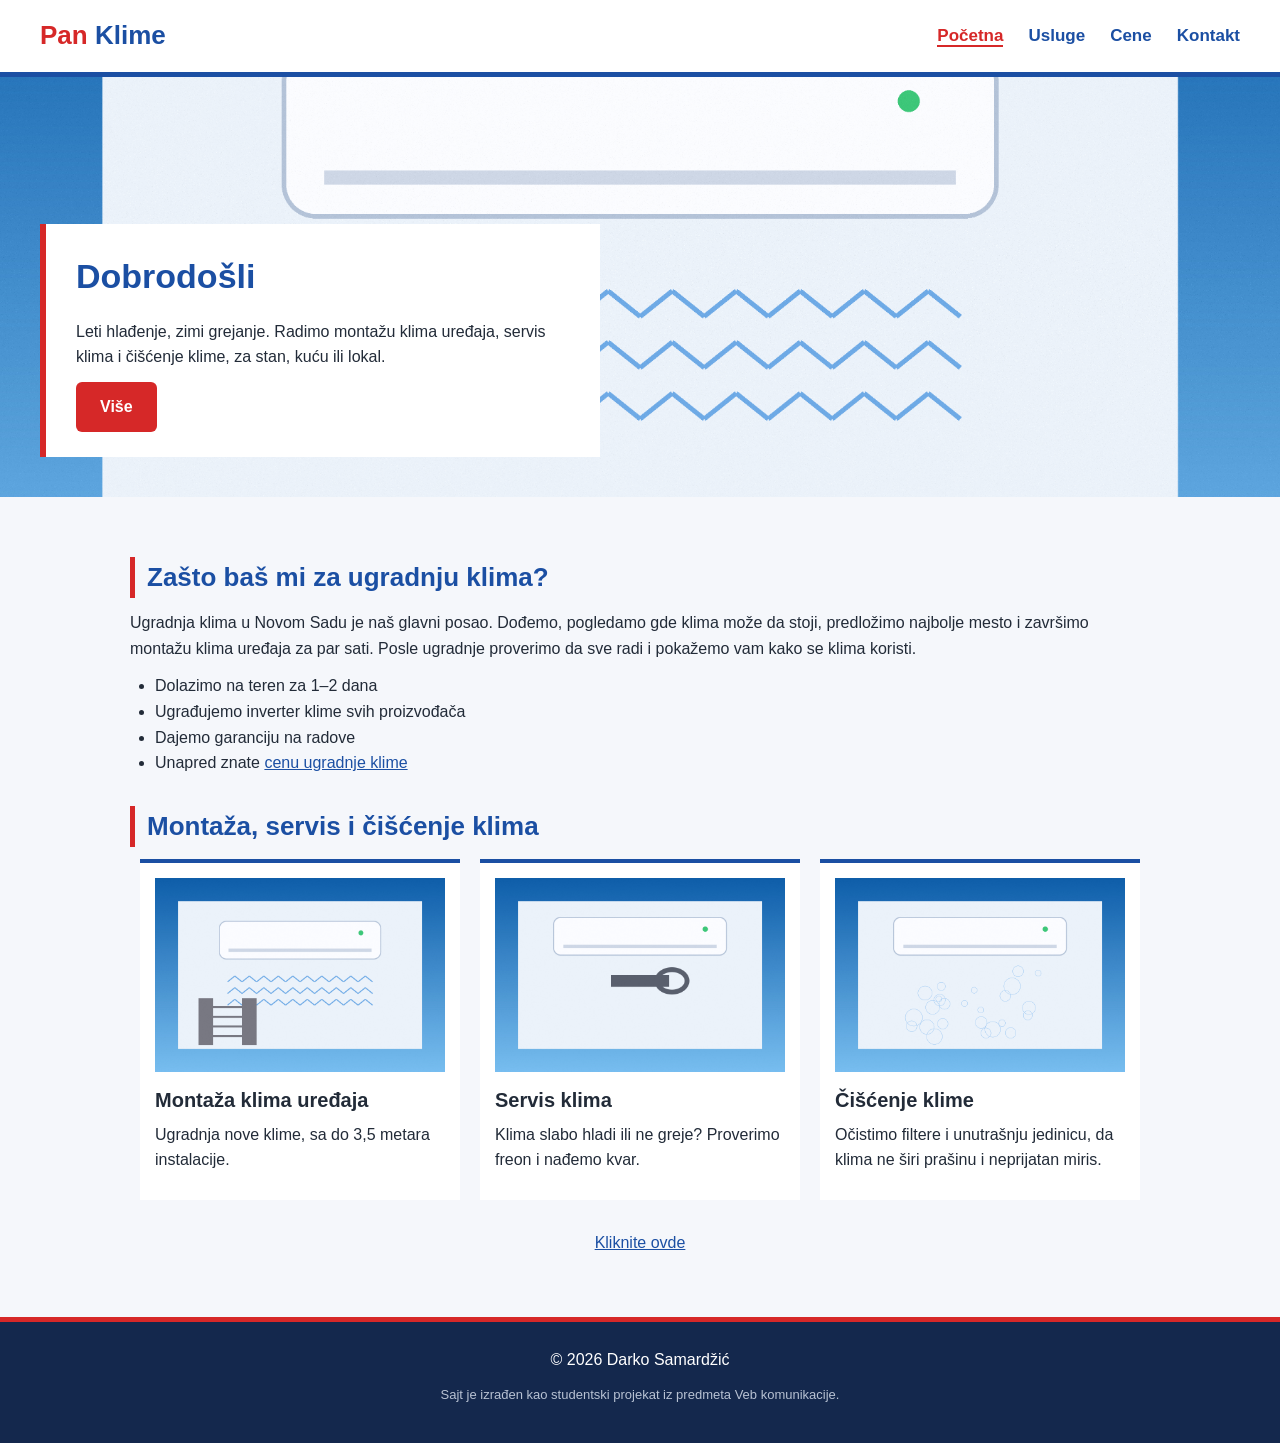
==== index.html @ f58b39df "Add files via upload" ====
<!DOCTYPE html>
<html>
<head>
  <meta charset="UTF-8">
  <title>Početna</title>
  <meta name="author" content="Darko Samardžić">
  <link rel="stylesheet" href="css/style.css">
</head>
<body>
  <header>
    <a class="logo" href="index.html"><span class="crveno">Pan</span> <span class="plavo">Klime</span></a>
  <nav>
    <ul>
      <li><a href="index.html" class="aktivno">Početna</a></li>
      <li><a href="usluge.html">Usluge</a></li>
      <li><a href="cene.html">Cene</a></li>
      <li><a href="kontakt.html">Kontakt</a></li>
    </ul>
  </nav>
  </header>

  <main>

<section class="hero">
  <img src="slike/hero.jpg" width="1200" height="800">
  <div class="hero-tekst">
    <h1>Dobrodošli</h1>
    <p>Leti hlađenje, zimi grejanje. Radimo montažu klima uređaja, servis klima i čišćenje klime, za stan, kuću ili lokal.</p>
    <a class="dugme" href="kontakt.html">Više</a>
  </div>
</section>

<section class="sadrzaj">
  <h2>Zašto baš mi za ugradnju klima?</h2>
  <p>Ugradnja klima u Novom Sadu je naš glavni posao. Dođemo, pogledamo gde klima može da stoji, predložimo najbolje mesto i završimo montažu klima uređaja za par sati. Posle ugradnje proverimo da sve radi i pokažemo vam kako se klima koristi.</p>
  <ul class="prednosti">
    <li>Dolazimo na teren za 1–2 dana</li>
    <li>Ugrađujemo inverter klime svih proizvođača</li>
    <li>Dajemo garanciju na radove</li>
    <li>Unapred znate <a href="cene.html">cenu ugradnje klime</a></li>
  </ul>

  <h2>Montaža, servis i čišćenje klima</h2>
  <div class="kartice">
    <article class="kartica">
      <img src="slike/ugradnja.jpg" width="600" height="400">
      <h3>Montaža klima uređaja</h3>
      <p>Ugradnja nove klime, sa do 3,5 metara instalacije.</p>
    </article>
    <article class="kartica">
      <img src="slike/servis.jpg" width="600" height="400">
      <h3>Servis klima</h3>
      <p>Klima slabo hladi ili ne greje? Proverimo freon i nađemo kvar.</p>
    </article>
    <article class="kartica">
      <img src="slike/ciscenje.jpg" width="600" height="400">
      <h3>Čišćenje klime</h3>
      <p>Očistimo filtere i unutrašnju jedinicu, da klima ne širi prašinu i neprijatan miris.</p>
    </article>
  </div>
  <p class="centar"><a href="usluge.html">Kliknite ovde</a></p>
</section>

  </main>

  <footer>
    <p>© 2026 Darko Samardžić</p>
    <p class="mala">Sajt je izrađen kao studentski projekat iz predmeta Veb komunikacije.</p>
  </footer>
</body>
</html>
---- css/style.css ----
* {
  box-sizing: border-box;
  margin: 0;
  padding: 0;
}

body {
  font-family: Arial, Helvetica, sans-serif;
  color: #222b38;
  background-color: #f5f7fb;
  line-height: 1.6;
}

img {
  max-width: 100%;
  height: auto;
  display: block;
}

a {
  color: #1b4fa3;
}

header {
  background-color: #ffffff;
  padding: 15px 40px;
  display: flex;
  justify-content: space-between;
  align-items: center;
  border-bottom: 5px solid #1b4fa3;
  box-shadow: 0 4px 0 #d62828;
}

.logo {
  font-size: 26px;
  font-weight: bold;
  text-decoration: none;
}

.crveno {
  color: #d62828;
}

.plavo {
  color: #1b4fa3;
}

nav ul {
  list-style: none;
  display: flex;
}

nav li {
  margin-left: 25px;
}

nav a {
  color: #1b4fa3;
  text-decoration: none;
  font-size: 17px;
  font-weight: bold;
}

nav a:hover,
nav a.aktivno {
  color: #d62828;
  border-bottom: 2px solid #d62828;
}

.hero {
  position: relative;
}

.hero img {
  width: 100%;
  height: 420px;
  object-fit: cover;
}

.hero-tekst {
  position: absolute;
  left: 40px;
  bottom: 40px;
  max-width: 560px;
  background-color: #ffffff;
  padding: 25px 30px;
  border-left: 6px solid #d62828;
}

h1 {
  font-size: 34px;
  color: #1b4fa3;
  margin-bottom: 15px;
}

h2 {
  font-size: 26px;
  color: #1b4fa3;
  margin: 30px 0 12px;
  padding-left: 12px;
  border-left: 5px solid #d62828;
}

h3 {
  font-size: 20px;
  margin: 12px 0 6px;
}

p {
  margin-bottom: 12px;
}

.dugme {
  display: inline-block;
  background-color: #d62828;
  color: #ffffff;
  padding: 12px 24px;
  border-radius: 6px;
  text-decoration: none;
  font-weight: bold;
}

.dugme:hover {
  background-color: #a81e1e;
}

.sadrzaj {
  max-width: 1100px;
  margin: 0 auto;
  padding: 30px 40px 50px;
}

.prednosti {
  margin: 10px 0 10px 25px;
}

.kartice {
  display: flex;
}

.kartica {
  flex: 1;
  background-color: #ffffff;
  border-top: 4px solid #1b4fa3;
  padding: 15px;
  margin: 0 10px;
}

.desno {
  float: right;
  width: 40%;
  margin: 0 0 15px 25px;
}

.centar {
  text-align: center;
  margin-top: 30px;
  clear: both;
}

.cenovnik {
  width: 100%;
  border-collapse: collapse;
  background-color: #ffffff;
  margin: 15px 0;
}

.cenovnik th,
.cenovnik td {
  border: 1px solid #cfd8e6;
  padding: 10px 15px;
  text-align: left;
}

.cenovnik th {
  background-color: #1b4fa3;
  color: #ffffff;
}

.napomena {
  font-size: 14px;
  color: #5b6775;
}

.kontakt {
  background-color: #ffffff;
  padding: 20px;
  border-left: 6px solid #1b4fa3;
  margin: 15px 0;
}

ol {
  margin-left: 25px;
}

footer {
  background-color: #14284d;
  color: #ffffff;
  text-align: center;
  padding: 25px 20px;
  border-top: 5px solid #d62828;
}

footer a {
  color: #ffffff;
}

footer .mala {
  font-size: 13px;
  color: #b8c2d3;
}

.deli {
  margin-bottom: 15px;
}

.deli p {
  margin-bottom: 8px;
}
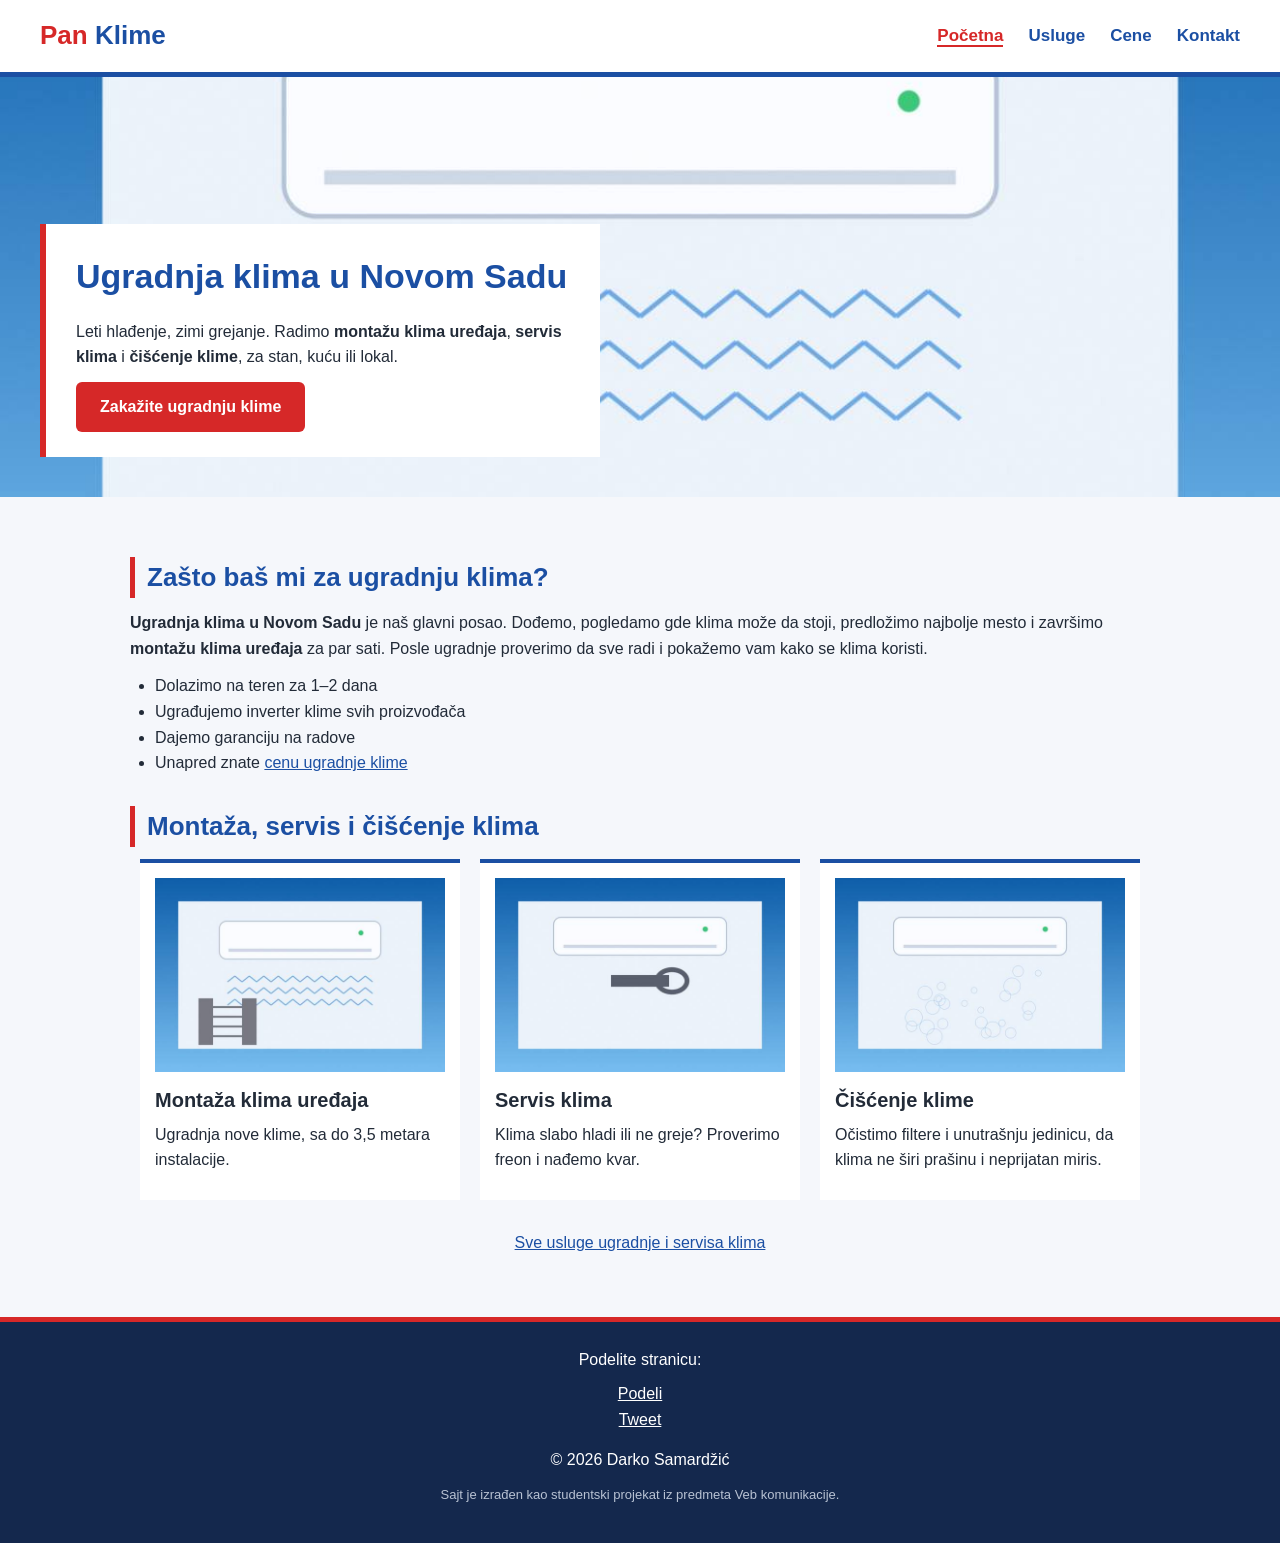
==== commit 33d40edc: "Add files via upload Optimizovana verzija sajta" ====
--- a/index.html
+++ b/index.html
@@ -1,12 +1,34 @@
 <!DOCTYPE html>
-<html>
+<html lang="sr">
 <head>
   <meta charset="UTF-8">
-  <title>Početna</title>
+  <meta name="viewport" content="width=device-width, initial-scale=1.0">
+  <title>Pan Klime – ugradnja klima Novi Sad, servis i čišćenje</title>
+  <meta name="description" content="Pan Klime radi ugradnju klima u Novom Sadu, servis i čišćenje klima uređaja. Klima koja leti hladi, a zimi greje. Pozovite i dogovorite termin.">
+  <meta name="keywords" content="ugradnja klima Novi Sad, montaža klima uređaja, servis klima Novi Sad, čišćenje klime, cena ugradnje klime">
   <meta name="author" content="Darko Samardžić">
-  <link rel="stylesheet" href="css/style.css">
+
+  <!-- Open Graph meta tagovi (Facebook) -->
+  <meta property="og:url" content="https://darko312.github.io/DarkoSamardzicIT2026/">
+  <meta property="og:type" content="website">
+  <meta property="og:title" content="Pan Klime – ugradnja klima Novi Sad, servis i čišćenje">
+  <meta property="og:description" content="Pan Klime radi ugradnju klima u Novom Sadu, servis i čišćenje klima uređaja. Klima koja leti hladi, a zimi greje. Pozovite i dogovorite termin.">
+  <meta property="og:image" content="https://darko312.github.io/DarkoSamardzicIT2026/slike/og-slika.jpg">
+
+  <!-- Twitter meta tagovi -->
+  <meta name="twitter:card" content="summary_large_image">
+  <meta name="twitter:title" content="Pan Klime – ugradnja klima Novi Sad, servis i čišćenje">
+  <meta name="twitter:description" content="Pan Klime radi ugradnju klima u Novom Sadu, servis i čišćenje klima uređaja. Klima koja leti hladi, a zimi greje. Pozovite i dogovorite termin.">
+  <meta name="twitter:image" content="https://darko312.github.io/DarkoSamardzicIT2026/slike/og-slika.jpg">
+
+  <link rel="icon" href="fav/favicon.ico">
+  <link rel="stylesheet" href="css/style.min.css">
 </head>
 <body>
+  <!-- Facebook SDK za share dugme -->
+  <div id="fb-root"></div>
+  <script async defer crossorigin="anonymous" src="https://connect.facebook.net/sr_RS/sdk.js#xfbml=1&version=v19.0"></script>
+
   <header>
     <a class="logo" href="index.html"><span class="crveno">Pan</span> <span class="plavo">Klime</span></a>
   <nav>
@@ -22,17 +44,17 @@
   <main>
 
 <section class="hero">
-  <img src="slike/hero.jpg" width="1200" height="800">
+  <img src="slike/hero.jpg" alt="Ugradnja klima uređaja u stanu u Novom Sadu" width="1200" height="800">
   <div class="hero-tekst">
-    <h1>Dobrodošli</h1>
-    <p>Leti hlađenje, zimi grejanje. Radimo montažu klima uređaja, servis klima i čišćenje klime, za stan, kuću ili lokal.</p>
-    <a class="dugme" href="kontakt.html">Više</a>
+    <h1>Ugradnja klima u Novom Sadu</h1>
+    <p>Leti hlađenje, zimi grejanje. Radimo <strong>montažu klima uređaja</strong>, <strong>servis klima</strong> i <strong>čišćenje klime</strong>, za stan, kuću ili lokal.</p>
+    <a class="dugme" href="kontakt.html">Zakažite ugradnju klime</a>
   </div>
 </section>
 
 <section class="sadrzaj">
   <h2>Zašto baš mi za ugradnju klima?</h2>
-  <p>Ugradnja klima u Novom Sadu je naš glavni posao. Dođemo, pogledamo gde klima može da stoji, predložimo najbolje mesto i završimo montažu klima uređaja za par sati. Posle ugradnje proverimo da sve radi i pokažemo vam kako se klima koristi.</p>
+  <p><strong>Ugradnja klima u Novom Sadu</strong> je naš glavni posao. Dođemo, pogledamo gde klima može da stoji, predložimo najbolje mesto i završimo <strong>montažu klima uređaja</strong> za par sati. Posle ugradnje proverimo da sve radi i pokažemo vam kako se klima koristi.</p>
   <ul class="prednosti">
     <li>Dolazimo na teren za 1–2 dana</li>
     <li>Ugrađujemo inverter klime svih proizvođača</li>
@@ -43,27 +65,32 @@
   <h2>Montaža, servis i čišćenje klima</h2>
   <div class="kartice">
     <article class="kartica">
-      <img src="slike/ugradnja.jpg" width="600" height="400">
+      <img src="slike/ugradnja.jpg" alt="Montaža klima uređaja na zid" width="600" height="400">
       <h3>Montaža klima uređaja</h3>
       <p>Ugradnja nove klime, sa do 3,5 metara instalacije.</p>
     </article>
     <article class="kartica">
-      <img src="slike/servis.jpg" width="600" height="400">
+      <img src="slike/servis.jpg" alt="Servis klima Novi Sad" width="600" height="400">
       <h3>Servis klima</h3>
       <p>Klima slabo hladi ili ne greje? Proverimo freon i nađemo kvar.</p>
     </article>
     <article class="kartica">
-      <img src="slike/ciscenje.jpg" width="600" height="400">
+      <img src="slike/ciscenje.jpg" alt="Čišćenje i dezinfekcija klime" width="600" height="400">
       <h3>Čišćenje klime</h3>
       <p>Očistimo filtere i unutrašnju jedinicu, da klima ne širi prašinu i neprijatan miris.</p>
     </article>
   </div>
-  <p class="centar"><a href="usluge.html">Kliknite ovde</a></p>
+  <p class="centar"><a href="usluge.html">Sve usluge ugradnje i servisa klima</a></p>
 </section>
 
   </main>
 
   <footer>
+  <div class="deli">
+    <p>Podelite stranicu:</p>
+    <div class="fb-share-button" data-href="https://darko312.github.io/DarkoSamardzicIT2026/" data-layout="button" data-size="large"><a target="_blank" href="https://www.facebook.com/sharer/sharer.php?u=https://darko312.github.io/DarkoSamardzicIT2026/" class="fb-xfbml-parse-ignore">Podeli</a></div>
+    <a href="https://twitter.com/share?ref_src=twsrc%5Etfw" class="twitter-share-button" data-size="large" data-show-count="false">Tweet</a><script async src="https://platform.twitter.com/widgets.js"></script>
+  </div>
     <p>© 2026 Darko Samardžić</p>
     <p class="mala">Sajt je izrađen kao studentski projekat iz predmeta Veb komunikacije.</p>
   </footer>
--- a/css/style.min.css
+++ b/css/style.min.css
@@ -0,0 +1 @@
+*{box-sizing:border-box;margin:0;padding:0}body{font-family:Arial,Helvetica,sans-serif;color:#222b38;background-color:#f5f7fb;line-height:1.6}img{max-width:100%;height:auto;display:block}a{color:#1b4fa3}header{background-color:#ffffff;padding:15px 40px;display:flex;justify-content:space-between;align-items:center;border-bottom:5px solid #1b4fa3;box-shadow:0 4px 0 #d62828}.logo{font-size:26px;font-weight:bold;text-decoration:none}.crveno{color:#d62828}.plavo{color:#1b4fa3}nav ul{list-style:none;display:flex}nav li{margin-left:25px}nav a{color:#1b4fa3;text-decoration:none;font-size:17px;font-weight:bold}nav a:hover,nav a.aktivno{color:#d62828;border-bottom:2px solid #d62828}.hero{position:relative}.hero img{width:100%;height:420px;object-fit:cover}.hero-tekst{position:absolute;left:40px;bottom:40px;max-width:560px;background-color:#ffffff;padding:25px 30px;border-left:6px solid #d62828}h1{font-size:34px;color:#1b4fa3;margin-bottom:15px}h2{font-size:26px;color:#1b4fa3;margin:30px 0 12px;padding-left:12px;border-left:5px solid #d62828}h3{font-size:20px;margin:12px 0 6px}p{margin-bottom:12px}.dugme{display:inline-block;background-color:#d62828;color:#ffffff;padding:12px 24px;border-radius:6px;text-decoration:none;font-weight:bold}.dugme:hover{background-color:#a81e1e}.sadrzaj{max-width:1100px;margin:0 auto;padding:30px 40px 50px}.prednosti{margin:10px 0 10px 25px}.kartice{display:flex}.kartica{flex:1;background-color:#ffffff;border-top:4px solid #1b4fa3;padding:15px;margin:0 10px}.desno{float:right;width:40%;margin:0 0 15px 25px}.centar{text-align:center;margin-top:30px;clear:both}.cenovnik{width:100%;border-collapse:collapse;background-color:#ffffff;margin:15px 0}.cenovnik th,.cenovnik td{border:1px solid #cfd8e6;padding:10px 15px;text-align:left}.cenovnik th{background-color:#1b4fa3;color:#ffffff}.napomena{font-size:14px;color:#5b6775}.kontakt{background-color:#ffffff;padding:20px;border-left:6px solid #1b4fa3;margin:15px 0}ol{margin-left:25px}footer{background-color:#14284d;color:#ffffff;text-align:center;padding:25px 20px;border-top:5px solid #d62828}footer a{color:#ffffff}footer .mala{font-size:13px;color:#b8c2d3}.deli{margin-bottom:15px}.deli p{margin-bottom:8px}@media (max-width:900px){.kartice{flex-direction:column}.kartica{margin:0 0 20px 0}.desno{float:none;width:100%;margin:0 0 15px 0}}@media (max-width:600px){header{flex-direction:column;padding:15px}nav ul{margin-top:10px}nav li{margin:0 10px}.hero img{height:260px}.hero-tekst{position:static;max-width:100%}h1{font-size:26px}h2{font-size:22px}.sadrzaj{padding:20px 15px 40px}}
